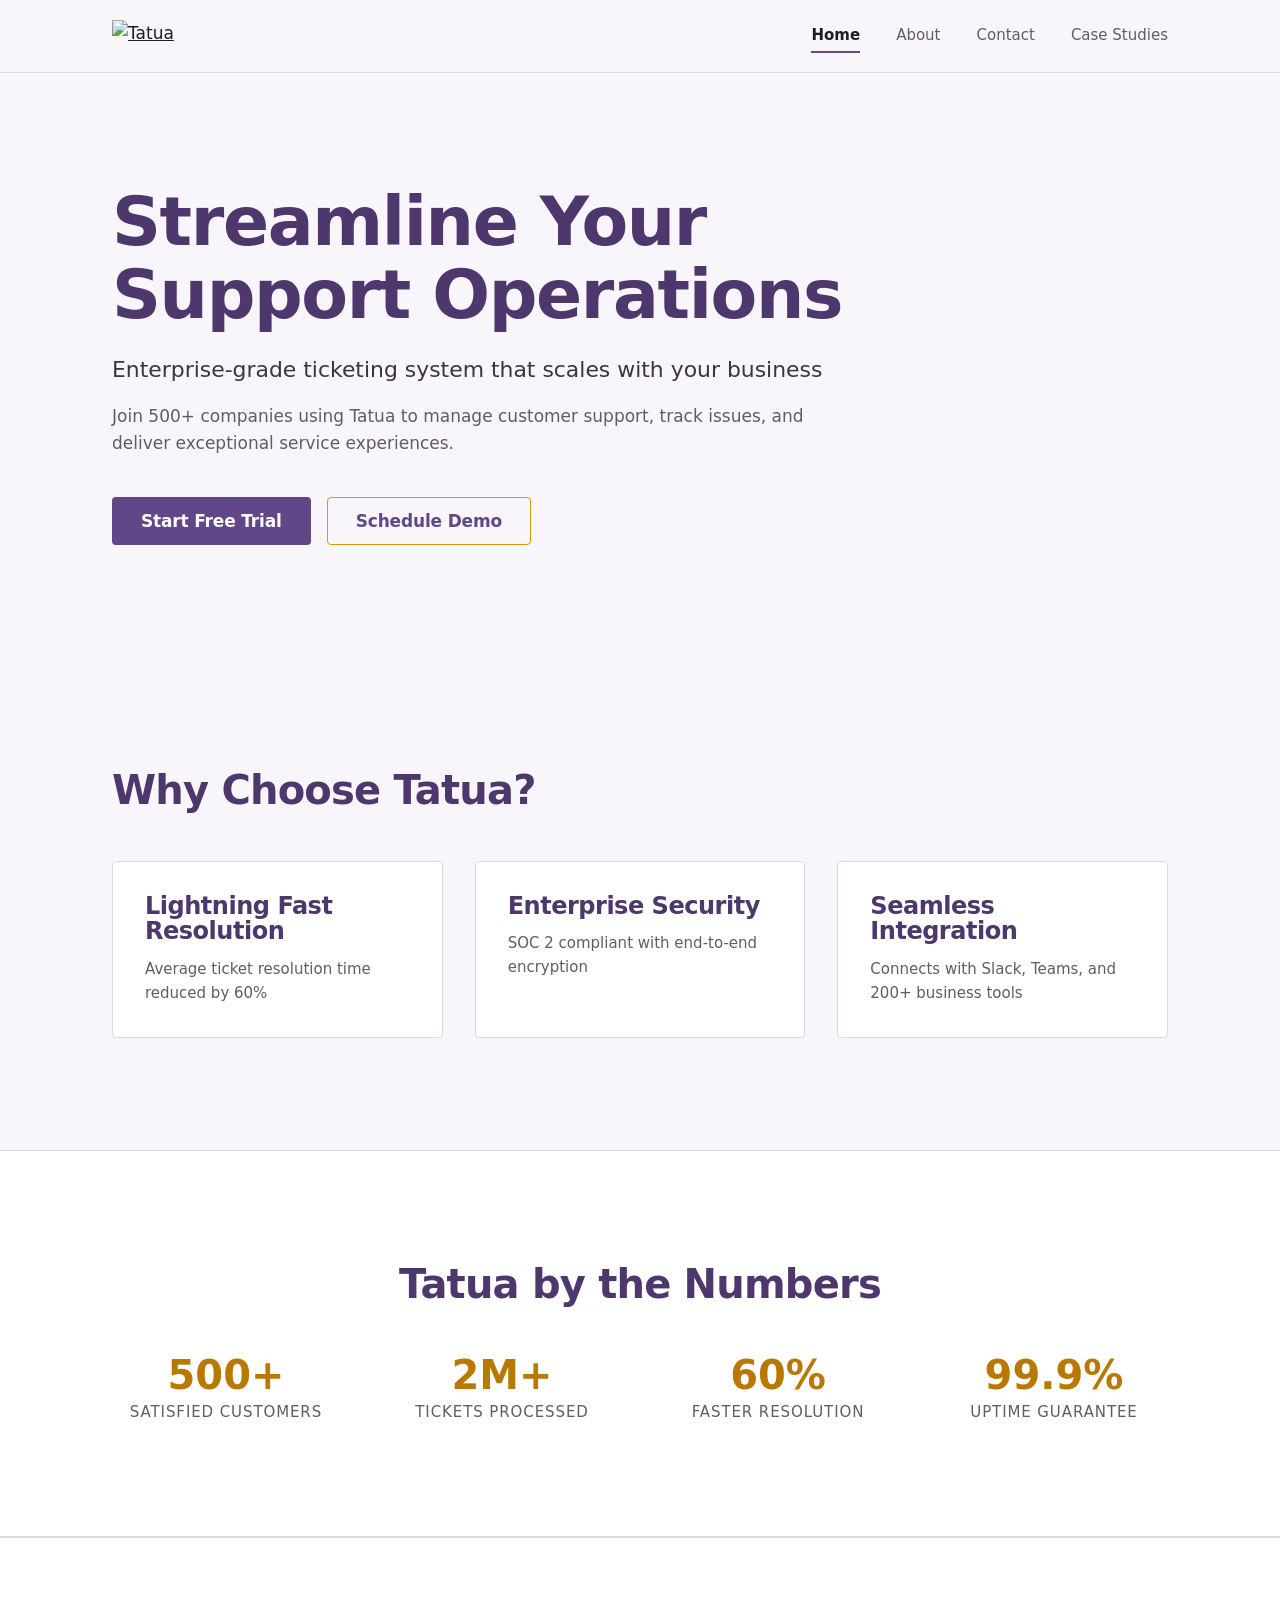
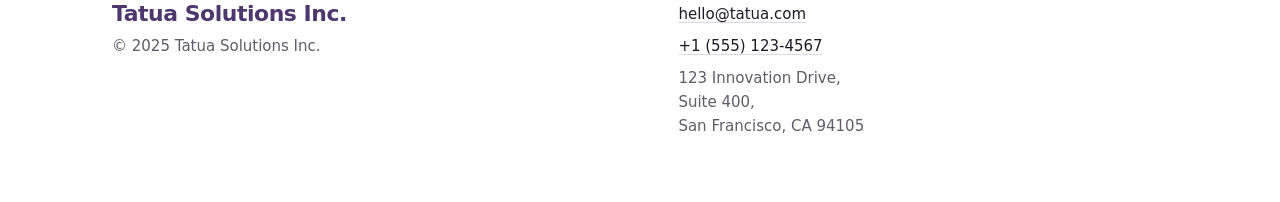
==== index.html @ 163a8407 "chore: implement landing page and base css styling" ====
<!DOCTYPE html>
<html lang="en">
<head>
    <meta charset="UTF-8">
    <title>Tatua - Enterprise Ticketing Solutions</title>
    <meta content="Streamline your support operations with Tatua's enterprise-grade ticketing system. Join 500+ companies delivering exceptional customer experiences."
          name="description">
    <meta content="width=device-width, initial-scale=1.0" name="viewport">
    <link href="assets/tatua-favicon.png" rel="icon" type="image/png">
    <link href="web/styles/index.css" rel="stylesheet">
    <link href="web/styles/layout.css" rel="stylesheet">
    <link href="web/styles/home.css" rel="stylesheet">
</head>
<body>

<a class="skip-link" href="#main">Skip to main content</a>

<header class="site-header">
    <div class="wrap">
        <a aria-label="Tatua home" class="site-header__logo" href="index.html">
            <img alt="Tatua" height="90" src="assets/tatua-logo.png" width="313">
        </a>
        <input aria-label="Toggle navigation menu" class="nav-toggle" id="nav-toggle" type="checkbox">
        <label class="nav-toggle-label" for="nav-toggle"><span></span></label>
        <nav aria-label="Main navigation" class="site-nav">
            <ul class="site-nav__list">
                <li><a aria-current="page" href="index.html">Home</a></li>
                <li><a href="web/pages/about.html">About</a></li>
                <li><a href="web/pages/contact.html">Contact</a></li>
                <li><a href="web/pages/case-studies.html">Case Studies</a></li>
            </ul>
        </nav>
    </div>
</header>

<main id="main">
    <section aria-labelledby="hero-heading" class="section">
        <div class="wrap">
            <h1 id="hero-heading">Streamline Your Support Operations</h1>
            <p class="hero__lede">Enterprise-grade ticketing system that scales with your business</p>
            <p class="hero__body">Join 500+ companies using Tatua to manage customer support, track issues, and deliver
                exceptional service experiences.</p>
            <p class="hero__actions">
                <a class="btn btn--primary" href="web/pages/contact.html">Start Free Trial</a>
                <a class="btn btn--secondary" href="web/pages/contact.html">Schedule Demo</a>
            </p>
        </div>
    </section>

    <section aria-labelledby="services-heading" class="services section">
        <div class="wrap">
            <h2 id="services-heading">Why Choose Tatua?</h2>
            <ul class="services__list">
                <li>
                    <article class="card">
                        <h3>Lightning Fast Resolution</h3>
                        <p>Average ticket resolution time reduced by 60%</p>
                    </article>
                </li>
                <li>
                    <article class="card">
                        <h3>Enterprise Security</h3>
                        <p>SOC 2 compliant with end-to-end encryption</p>
                    </article>
                </li>
                <li>
                    <article class="card">
                        <h3>Seamless Integration</h3>
                        <p>Connects with Slack, Teams, and 200+ business tools</p>
                    </article>
                </li>
            </ul>
        </div>
    </section>

    <section aria-labelledby="stats-heading" class="stats section">
        <div class="wrap">
            <h2 id="stats-heading">Tatua by the Numbers</h2>
            <ul class="stats__list">
                <li>
                    <strong class="stats__value">500+</strong>
                    <span class="stats__label">satisfied customers</span>
                </li>
                <li>
                    <strong class="stats__value">2M+</strong>
                    <span class="stats__label">tickets processed</span>
                </li>
                <li>
                    <strong class="stats__value">60%</strong>
                    <span class="stats__label">faster resolution</span>
                </li>
                <li>
                    <strong class="stats__value">99.9%</strong>
                    <span class="stats__label">uptime guarantee</span>
                </li>
            </ul>
        </div>
    </section>
</main>

<footer class="site-footer">
    <div class="wrap">
        <section aria-labelledby="company-information-heading">
            <h2 id="company-information-heading">Tatua Solutions Inc.</h2>
            <p class="site-footer__legal">&copy; 2025 Tatua Solutions Inc.</p>
        </section>
        <address>
            <p><a href="mailto:hello@tatua.com">hello@tatua.com</a></p>
            <p><a href="tel:+15551234567">+1 (555) 123-4567</a></p>
            <p>
                123 Innovation Drive,<br>
                Suite 400,<br>
                San Francisco, CA 94105
            </p>
        </address>
    </div>
</footer>
</body>
</html>
---- web/styles/index.css ----
:root {
    --purple: #624788;
    --purple-dark: #4d376d;
    --purple-light: #8064a3;

    --gold: #dd9707;
    --gold-dark: #b97800;
    --gold-light: #f2bd45;

    --ink: #211b28;
    --ink-soft: #3c3445;
    --slate: #625b68;

    --paper: #f8f6fa;
    --surface: #ffffff;
    --line: #ddd7e3;

    --accent: var(--purple);
    --accent-dark: var(--purple-dark);
    --accent-light: var(--purple-light);

    --fs-900: clamp(2.5rem, 1.6rem + 4.2vw, 4.25rem);
    --fs-700: clamp(1.75rem, 1.3rem + 2vw, 2.5rem);
    --fs-600: clamp(1.25rem, 1.1rem + 0.7vw, 1.5rem);
    --fs-500: clamp(1.125rem, 1.05rem + 0.4vw, 1.375rem);
    --fs-400: 1.0625rem;
    --fs-300: 0.9375rem;

    --wrap: 72rem;
    --gutter: clamp(1.25rem, 4vw, 3rem);
    --section-y: clamp(3.5rem, 9vw, 7rem);
    --radius: 4px;
}


*,
*::before,
*::after {
    box-sizing: border-box;
}

body,
h1, h2, h3, h4,
p,
ul,
figure {
    margin: 0;
}

ul[class] {
    padding: 0;
    list-style: none;
}

img {
    display: block;
    max-width: 100%;
    height: auto;
}

a {
    color: inherit;
}

html {
    -webkit-text-size-adjust: 100%;
    scroll-behavior: smooth;
}

@media (prefers-reduced-motion: reduce) {
    html {
        scroll-behavior: auto;
    }

    *,
    *::before,
    *::after {
        transition-duration: 0.01ms !important;
        animation-duration: 0.01ms !important;
    }
}

body {
    background: var(--paper);
    color: var(--ink);
    font-family: ui-sans-serif,
    system-ui,
    -apple-system,
    "Segoe UI",
    Roboto,
    Arial,
    sans-serif;
    font-size: var(--fs-400);
    line-height: 1.6;
    font-synthesis-weight: none;
    text-rendering: optimizeLegibility;
}

h1, h2, h3 {
    color: var(--purple-dark);
    line-height: 1.08;
    letter-spacing: -0.02em;
    text-wrap: balance;
}

h1 {
    font-size: var(--fs-900);
    font-weight: 700;
}

h2 {
    font-size: var(--fs-700);
    font-weight: 700;
}

h3 {
    font-size: var(--fs-600);
    font-weight: 600;
}

p {
    max-width: 68ch;
}

strong {
    font-weight: 700;
}

.wrap {
    width: 100%;
    max-width: var(--wrap);
    margin-inline: auto;
    padding-inline: var(--gutter);
}

.section {
    padding-block: var(--section-y);
}

:focus-visible {
    outline: 2px solid var(--gold);
    outline-offset: 3px;
    border-radius: 2px;
}

.skip-link {
    position: absolute;
    top: 0;
    left: var(--gutter);
    z-index: 10;
    padding: 0.75rem 1.25rem;
    background: var(--ink);
    color: var(--paper);
    font-weight: 600;
    text-decoration: none;
    transform: translateY(-120%);
}

.skip-link:focus-visible {
    transform: translateY(0);
}

.btn {
    display: inline-flex;
    align-items: center;
    justify-content: center;
    min-height: 3rem;
    padding-inline: 1.75rem;
    border: 1px solid transparent;
    border-radius: var(--radius);
    font-size: var(--fs-400);
    font-weight: 600;
    letter-spacing: -0.01em;
    text-decoration: none;
    transition: background-color 120ms ease, color 120ms ease, border-color 120ms ease;
}

.btn--primary {
    background: var(--purple);
    color: #ffffff;
}

.btn--primary:hover {
    background: var(--purple-dark);
}

.btn--secondary {
    border-color: var(--gold);
    color: var(--purple);
}

.btn--secondary:hover {
    background: var(--gold);
    color: var(--ink);
}
---- web/styles/layout.css ----
.site-header {
    position: sticky;
    top: 0;
    z-index: 5;
    background: var(--paper);
    border-bottom: 1px solid var(--line);
}

.site-header .wrap {
    display: flex;
    flex-wrap: wrap;
    align-items: center;
    justify-content: space-between;
    gap: 1rem;
    min-height: 4.5rem;
    padding-block: 0.75rem;
}

.site-header__logo img {
    width: auto;
    height: 2rem;
}

.nav-toggle {
    position: absolute;
    width: 1px;
    height: 1px;
    padding: 0;
    margin: -1px;
    overflow: hidden;
    clip: rect(0, 0, 0, 0);
    white-space: nowrap;
    border: 0;
}

.nav-toggle-label {
    display: none;
}

.site-nav ul {
    display: flex;
    flex-wrap: wrap;
    gap: clamp(1rem, 3vw, 2.25rem);
}

.site-nav a {
    display: inline-block;
    padding-block: 0.25rem;
    border-bottom: 2px solid transparent;
    color: var(--slate);
    font-size: var(--fs-300);
    font-weight: 500;
    text-decoration: none;
    transition: color 120ms ease, border-color 120ms ease;
}

.site-nav a:hover {
    color: var(--ink);
    border-bottom-color: var(--line);
}

.site-nav a[aria-current="page"] {
    color: var(--ink);
    font-weight: 600;
    border-bottom-color: var(--accent);
}


.site-footer {
    border-top: 1px solid var(--line);
    background: var(--surface);
    padding-block: clamp(2.5rem, 6vw, 4rem);
}

.site-footer .wrap {
    display: grid;
    gap: 2rem clamp(2rem, 6vw, 5rem);
    grid-template-columns: repeat(auto-fit, minmax(16rem, 1fr));
    align-items: start;
}

.site-footer h2 {
    font-size: var(--fs-500);
    font-weight: 600;
}

.site-footer p {
    color: var(--slate);
    font-size: var(--fs-300);
}

.site-footer__legal {
    margin-top: 0.5rem;
}

.site-footer address {
    font-style: normal;
    display: grid;
    gap: 0.5rem;
}

.site-footer address a {
    color: var(--ink);
    text-decoration-color: var(--line);
    text-underline-offset: 0.2em;
}

.site-footer address a:hover {
    text-decoration-color: var(--accent);
}

@media (max-width: 40rem) {
    .site-header .wrap {
        gap: 0.5rem 1rem;
    }

    .nav-toggle-label {
        display: block;
        position: relative;
        width: 2.75rem;
        height: 2.75rem;
        cursor: pointer;
    }

    .nav-toggle-label::before,
    .nav-toggle-label::after,
    .nav-toggle-label span {
        content: "";
        position: absolute;
        left: 50%;
        width: 1.5rem;
        height: 2px;
        background: var(--ink);
        transform: translateX(-50%);
    }

    .nav-toggle-label::before {
        top: 38%;
    }

    .nav-toggle-label span {
        top: 50%;
        display: block;
    }

    .nav-toggle-label::after {
        top: 62%;
    }

    .nav-toggle:focus-visible ~ .nav-toggle-label {
        outline: 2px solid var(--gold);
        outline-offset: 3px;
        border-radius: 2px;
    }

    .site-nav {
        width: 100%;
        max-height: 0;
        overflow: hidden;
        transition: max-height 200ms ease;
    }

    .nav-toggle:checked ~ .site-nav {
        max-height: 20rem;
    }

    .site-nav__list {
        flex-direction: column;
        gap: 0;
        width: 100%;
        border-top: 1px solid var(--line);
    }

    .site-nav__list li {
        width: 100%;
        border-bottom: 1px solid var(--line);
    }

    .site-nav a {
        display: block;
        width: 100%;
        min-height: 2.75rem;
        padding-block: 0.75rem;
        border-bottom: none;
    }

    .site-nav a[aria-current="page"] {
        border-bottom: none;
        border-left: 3px solid var(--accent);
        padding-left: 0.75rem;
    }

    .site-footer .wrap {
        grid-template-columns: 1fr;
        gap: 2rem;
    }
}
---- web/styles/home.css ----
/*.hero {*/
/*    padding-block: calc(var(--section-y) + 1rem) var(--section-y);*/
/*}*/

.hero {
    min-height: calc(100dvh);
    display: flex;
    align-items: center;
}

.hero__lede {
    margin-top: 1.25rem;
    color: var(--ink-soft);
    font-size: var(--fs-500);
    font-weight: 500;
}

.hero__body {
    margin-top: 1rem;
    color: var(--slate);
}

.hero__actions {
    display: flex;
    flex-wrap: wrap;
    gap: 1rem;
    max-width: none;
    margin-top: 2.5rem;
}

.services__list {
    display: grid;
    grid-template-columns: repeat(auto-fit, minmax(16rem, 1fr));
    gap: clamp(1rem, 3vw, 2rem);
    margin-top: clamp(2rem, 5vw, 3rem);
}

.card {
    height: 100%;
    padding: clamp(1.5rem, 3vw, 2rem);
    background: var(--surface);
    border: 1px solid var(--line);
    border-radius: var(--radius);
}

.card p {
    margin-top: 0.75rem;
    color: var(--slate);
    font-size: var(--fs-300);
}

.stats {
    background: var(--surface);
    border-block: 1px solid var(--line);
    text-align: center;
}

.stats__list {
    display: grid;
    grid-template-columns: repeat(auto-fit, minmax(11rem, 1fr));
    gap: clamp(2rem, 5vw, 3rem);
    margin-top: clamp(2rem, 5vw, 3rem);
}

.stats__list li {
    display: grid;
    gap: 0.35rem;
}

.stats__value {
    color: var(--gold-dark);
    font-size: var(--fs-700);
    line-height: 1;
}

.stats__label {
    color: var(--slate);
    font-size: var(--fs-300);
    letter-spacing: 0.06em;
    text-transform: uppercase;
}
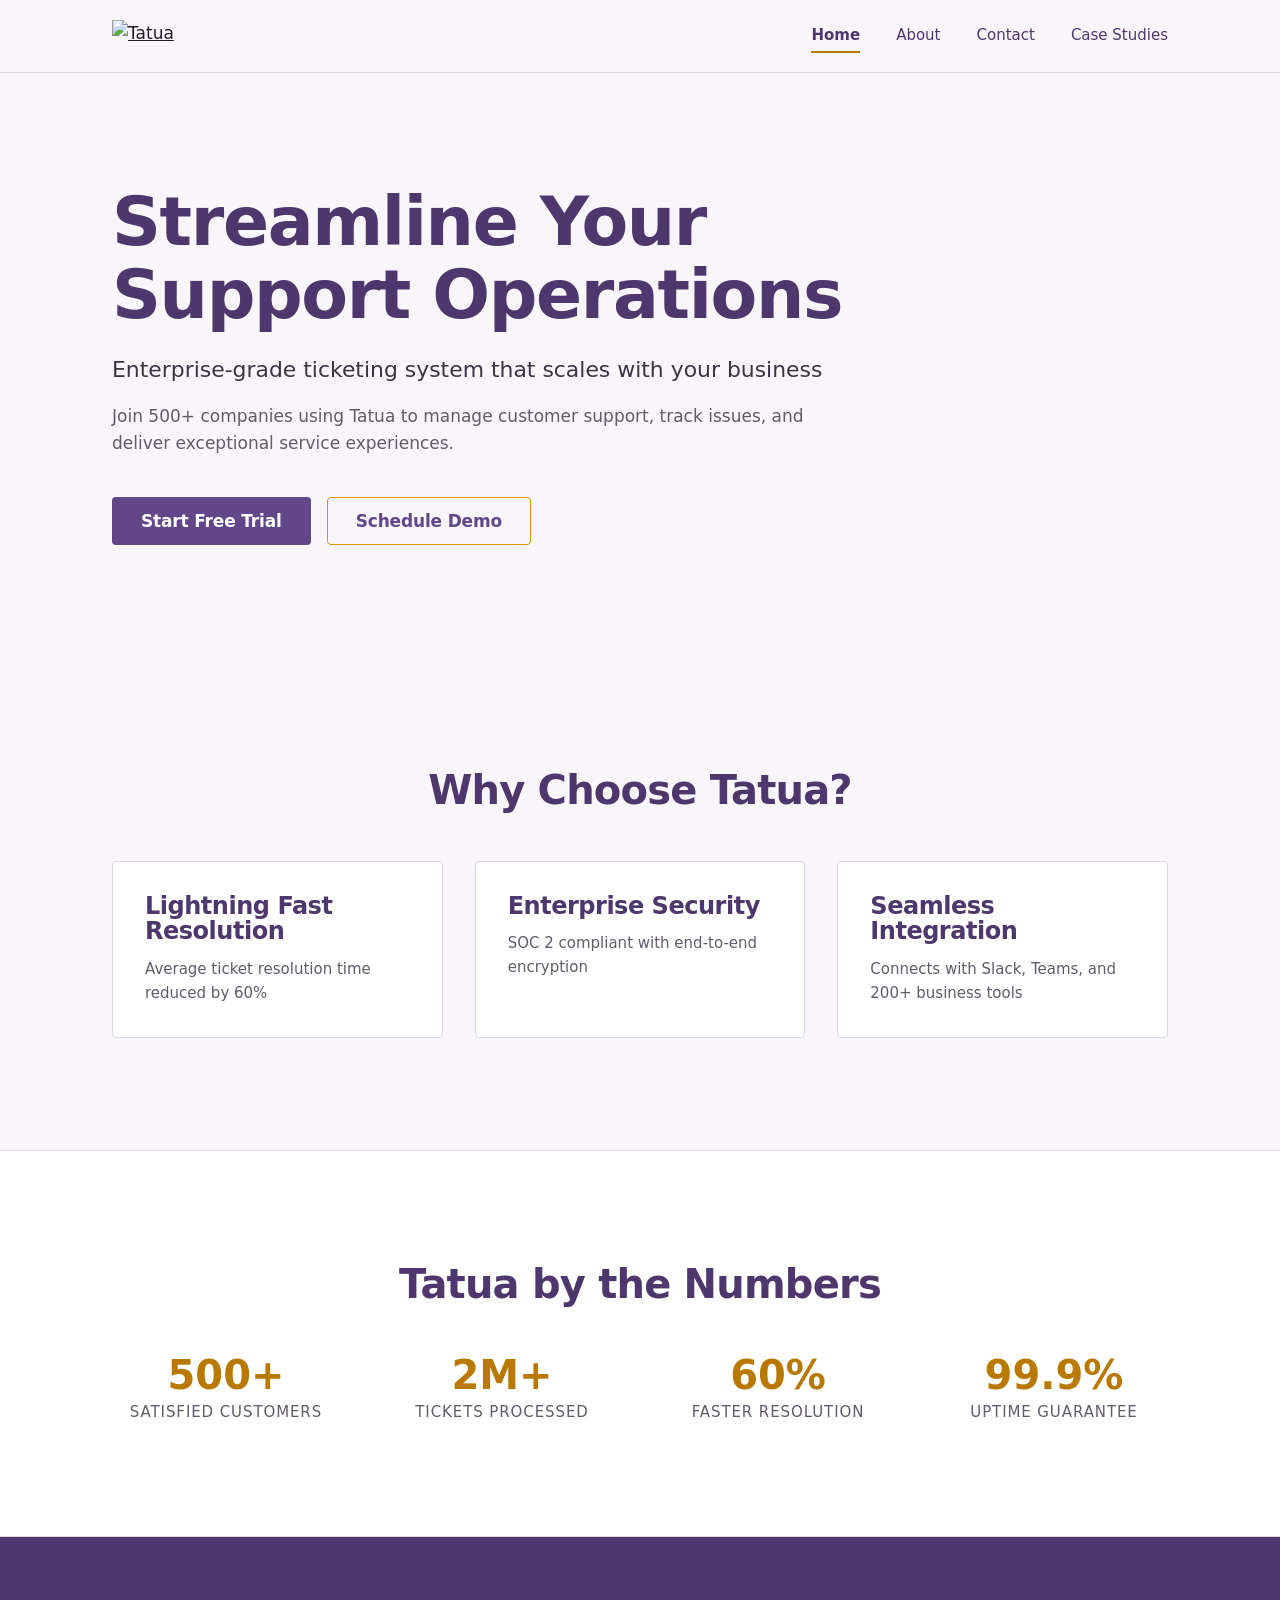
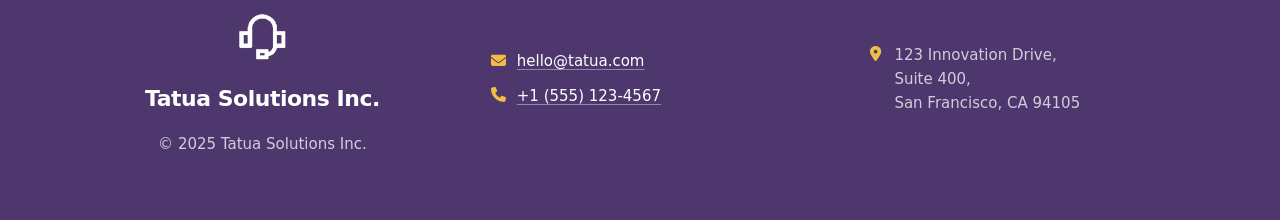
==== commit 3658e2fd: "feat(footer): enhance footer with brand logo, icons, and updated color scheme" ====
--- a/index.html
+++ b/index.html
@@ -7,6 +7,7 @@
           name="description">
     <meta content="width=device-width, initial-scale=1.0" name="viewport">
     <link href="assets/tatua-favicon.png" rel="icon" type="image/png">
+    <link href="https://cdnjs.cloudflare.com/ajax/libs/font-awesome/6.5.2/css/all.min.css" rel="stylesheet">
     <link href="web/styles/index.css" rel="stylesheet">
     <link href="web/styles/layout.css" rel="stylesheet">
     <link href="web/styles/home.css" rel="stylesheet">
@@ -100,17 +101,21 @@
 
 <footer class="site-footer">
     <div class="wrap">
-        <section aria-labelledby="company-information-heading">
+        <section aria-labelledby="company-information-heading" class="site-footer__brand">
+            <span class="site-footer__logo"><img alt="Tatua" height="128" src="assets/tatua-icon-white.png" width="128"></span>
             <h2 id="company-information-heading">Tatua Solutions Inc.</h2>
             <p class="site-footer__legal">&copy; 2025 Tatua Solutions Inc.</p>
         </section>
         <address>
-            <p><a href="mailto:hello@tatua.com">hello@tatua.com</a></p>
-            <p><a href="tel:+15551234567">+1 (555) 123-4567</a></p>
+            <p><i aria-hidden="true" class="fa-solid fa-envelope"></i> <a href="mailto:hello@tatua.com">hello@tatua.com</a></p>
+            <p><i aria-hidden="true" class="fa-solid fa-phone"></i> <a href="tel:+15551234567">+1 (555) 123-4567</a></p>
+        </address>
+        <address>
             <p>
-                123 Innovation Drive,<br>
+                <i aria-hidden="true" class="fa-solid fa-location-dot"></i>
+                <span>123 Innovation Drive,<br>
                 Suite 400,<br>
-                San Francisco, CA 94105
+                San Francisco, CA 94105</span>
             </p>
         </address>
     </div>
--- a/web/styles/index.css
+++ b/web/styles/index.css
@@ -138,6 +138,10 @@
     padding-block: var(--section-y);
 }
 
+.section h2 {
+    text-align: center;
+}
+
 :focus-visible {
     outline: 2px solid var(--gold);
     outline-offset: 3px;
@@ -193,4 +197,15 @@
 .btn--secondary:hover {
     background: var(--gold);
     color: var(--ink);
-}+}
+
+/*@media (prefers-reduced-motion: reduce) {*/
+/*    *,*/
+/*    *::before,*/
+/*    *::after {*/
+/*        scroll-behavior: auto !important;*/
+/*        transition-duration: 0.01ms !important;*/
+/*        animation-duration: 0.01ms !important;*/
+/*        animation-iteration-count: 1 !important;*/
+/*    }*/
+/*}*/
--- a/web/styles/layout.css
+++ b/web/styles/layout.css
@@ -1,3 +1,87 @@
+.page-banner {
+    position: relative;
+    overflow: hidden;
+    background-image: url("https://images.unsplash.com/photo-1522071820081-009f0129c71c?auto=format&fit=crop&w=1600&q=70");
+    background-position: center;
+    background-size: cover;
+    color: #ffffff;
+}
+
+.page-banner::before,
+.page-banner::after {
+    position: absolute;
+    inset: 0;
+    content: "";
+}
+
+.page-banner::before {
+    background: rgba(98, 71, 136, 0.88);
+    clip-path: polygon(0 0, 58% 0, 32% 100%, 0 100%);
+}
+
+.page-banner::after {
+    background: rgba(221, 151, 7, 0.82);
+    clip-path: polygon(100% 0, 100% 100%, 42% 100%, 68% 0);
+}
+
+.page-banner__inner {
+    position: relative;
+    z-index: 1;
+    padding-block: clamp(3rem, 8vw, 5rem);
+    text-align: center;
+}
+
+.page-banner h1 {
+    color: #ffffff;
+}
+
+.page-banner__lede {
+    max-width: 40rem;
+    margin: 1rem auto 0;
+    color: rgba(255, 255, 255, 0.85);
+}
+
+.breadcrumb {
+    margin-top: 1.75rem;
+    font-size: var(--fs-300);
+}
+
+.breadcrumb ol {
+    display: flex;
+    flex-wrap: wrap;
+    justify-content: center;
+    gap: 0.35rem;
+}
+
+.breadcrumb li {
+    display: flex;
+    align-items: center;
+    gap: 0.35rem;
+    color: rgba(255, 255, 255, 0.75);
+}
+
+.breadcrumb a {
+    color: rgba(255, 255, 255, 0.75);
+    text-decoration-color: rgba(255, 255, 255, 0.4);
+    text-underline-offset: 0.2em;
+}
+
+.breadcrumb a:hover {
+    color: #ffffff;
+    text-decoration-color: #ffffff;
+}
+
+.breadcrumb li[aria-current="page"] {
+    color: #ffffff;
+    font-weight: 600;
+}
+
+.breadcrumb li:not(:last-child)::after {
+    content: "\203A";
+    color: var(--gold-light);
+}
+
+
 .site-header {
     position: sticky;
     top: 0;
@@ -47,7 +131,7 @@
     display: inline-block;
     padding-block: 0.25rem;
     border-bottom: 2px solid transparent;
-    color: var(--slate);
+    color: var(--purple-dark);
     font-size: var(--fs-300);
     font-weight: 500;
     text-decoration: none;
@@ -55,37 +139,57 @@
 }
 
 .site-nav a:hover {
-    color: var(--ink);
-    border-bottom-color: var(--line);
+    color: var(--purple-light);
+    border-bottom-color: var(--gold-light);
 }
 
 .site-nav a[aria-current="page"] {
-    color: var(--ink);
+    color: var(--purple-dark);
     font-weight: 600;
-    border-bottom-color: var(--accent);
+    border-bottom-color: var(--gold-dark);
 }
 
 
 .site-footer {
-    border-top: 1px solid var(--line);
-    background: var(--surface);
+    background: var(--purple-dark);
     padding-block: clamp(2.5rem, 6vw, 4rem);
+    color: rgba(255, 255, 255, 0.75);
 }
 
 .site-footer .wrap {
     display: grid;
     gap: 2rem clamp(2rem, 6vw, 5rem);
     grid-template-columns: repeat(auto-fit, minmax(16rem, 1fr));
-    align-items: start;
+    align-items: center;
+}
+
+.site-footer__brand {
+    display: flex;
+    flex-direction: column;
+    align-items: center;
+    gap: 0.85rem;
+    text-align: center;
+}
+
+.site-footer__logo {
+    display: block;
+}
+
+.site-footer__logo img {
+    display: block;
+    width: auto;
+    height: 4.5rem;
+    margin-inline: auto;
 }
 
 .site-footer h2 {
+    color: #ffffff;
     font-size: var(--fs-500);
     font-weight: 600;
 }
 
 .site-footer p {
-    color: var(--slate);
+    color: rgba(255, 255, 255, 0.75);
     font-size: var(--fs-300);
 }
 
@@ -96,17 +200,30 @@
 .site-footer address {
     font-style: normal;
     display: grid;
-    gap: 0.5rem;
+    gap: 0.65rem;
+}
+
+.site-footer address p {
+    display: flex;
+    align-items: flex-start;
+    gap: 0.6rem;
+}
+
+.site-footer address i {
+    width: 1.1rem;
+    margin-top: 0.2rem;
+    color: var(--gold-light);
+    text-align: center;
 }
 
 .site-footer address a {
-    color: var(--ink);
-    text-decoration-color: var(--line);
+    color: #ffffff;
+    text-decoration-color: rgba(255, 255, 255, 0.4);
     text-underline-offset: 0.2em;
 }
 
 .site-footer address a:hover {
-    text-decoration-color: var(--accent);
+    text-decoration-color: var(--gold-light);
 }
 
 @media (max-width: 40rem) {
@@ -186,7 +303,7 @@
 
     .site-nav a[aria-current="page"] {
         border-bottom: none;
-        border-left: 3px solid var(--accent);
+        /*border-left: 3px solid var(--accent);*/
         padding-left: 0.75rem;
     }
 
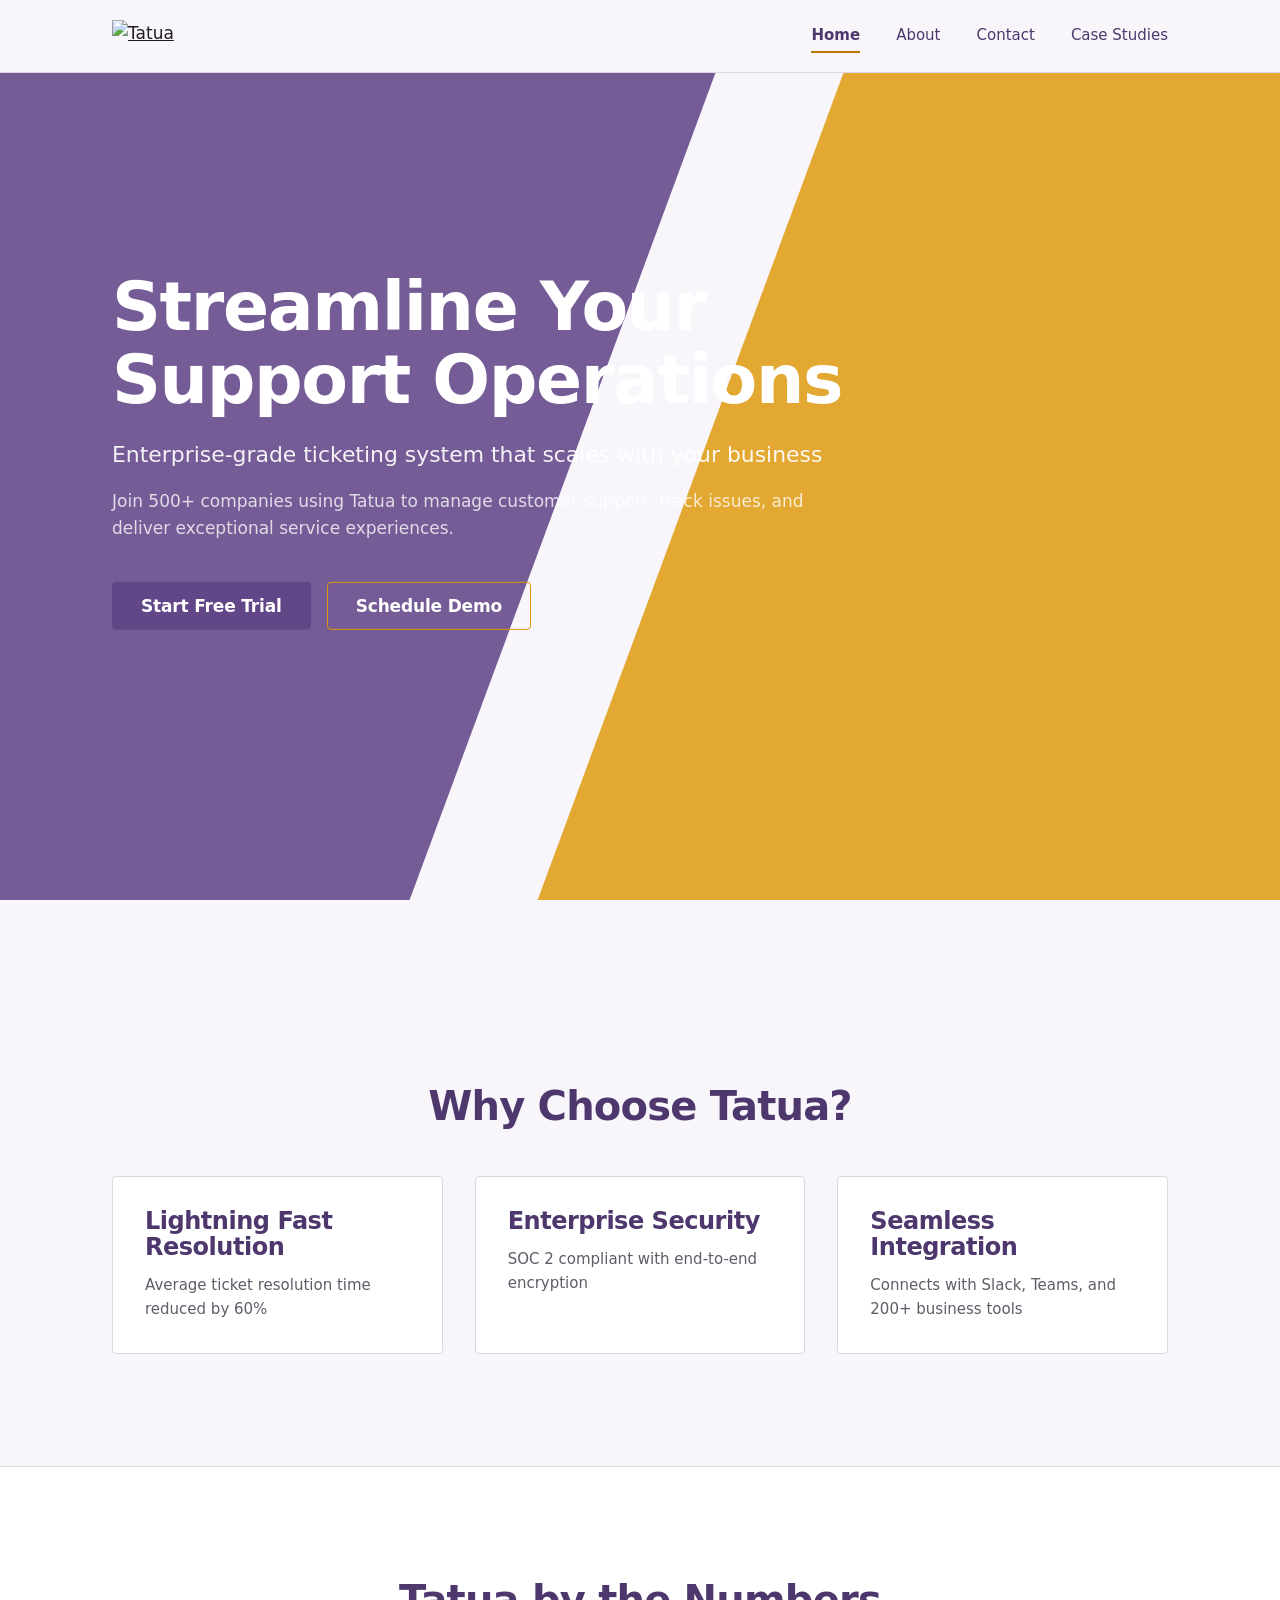
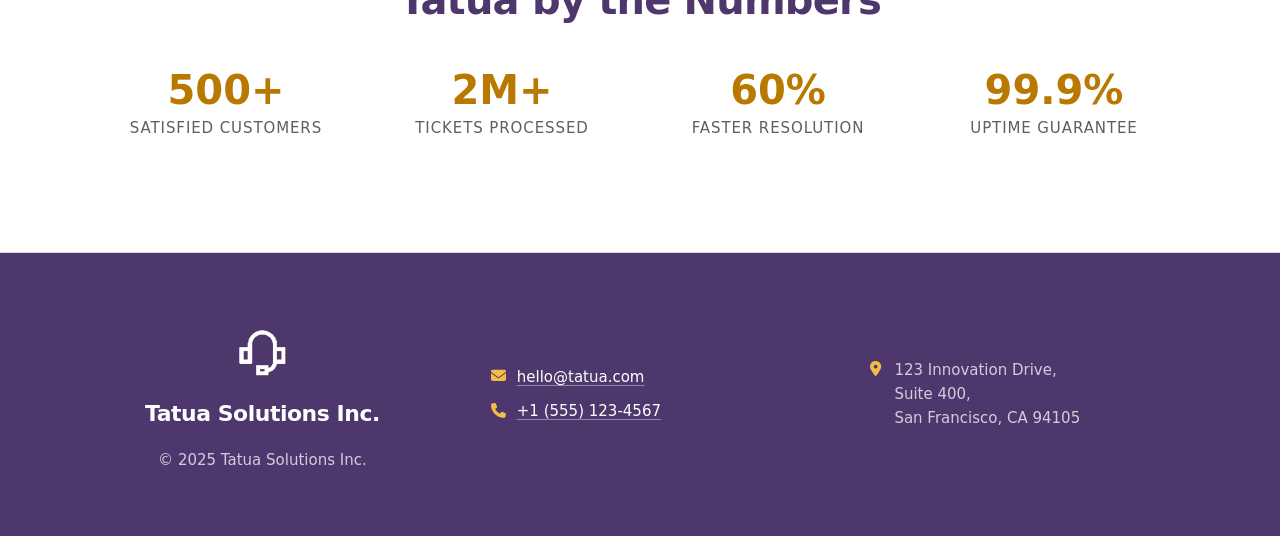
==== commit c57ec1b7: "feat(home): add immersive hero with background overlay and scroll-fade animation" ====
--- a/index.html
+++ b/index.html
@@ -35,7 +35,7 @@
 </header>
 
 <main id="main">
-    <section aria-labelledby="hero-heading" class="section">
+    <section aria-labelledby="hero-heading" class="hero section">
         <div class="wrap">
             <h1 id="hero-heading">Streamline Your Support Operations</h1>
             <p class="hero__lede">Enterprise-grade ticketing system that scales with your business</p>
--- a/web/styles/index.css
+++ b/web/styles/index.css
@@ -165,6 +165,18 @@
     transform: translateY(0);
 }
 
+.sr-only {
+    position: absolute;
+    width: 1px;
+    height: 1px;
+    padding: 0;
+    margin: -1px;
+    overflow: hidden;
+    clip: rect(0, 0, 0, 0);
+    white-space: nowrap;
+    border: 0;
+}
+
 .btn {
     display: inline-flex;
     align-items: center;
--- a/web/styles/layout.css
+++ b/web/styles/layout.css
@@ -151,6 +151,8 @@
 
 
 .site-footer {
+    position: relative;
+    z-index: 1;
     background: var(--purple-dark);
     padding-block: clamp(2.5rem, 6vw, 4rem);
     color: rgba(255, 255, 255, 0.75);
--- a/web/styles/home.css
+++ b/web/styles/home.css
@@ -3,21 +3,86 @@
 /*}*/
 
 .hero {
-    min-height: calc(100dvh);
+    position: relative;
+    min-height: 100dvh;
     display: flex;
     align-items: center;
+    background-image: url("https://images.unsplash.com/photo-1522071820081-009f0129c71c?auto=format&fit=crop&w=1920&q=75");
+    background-position: center;
+    background-size: cover;
+    background-attachment: fixed;
+    color: #ffffff;
+}
+
+.hero::before,
+.hero::after {
+    position: fixed;
+    inset: 0;
+    z-index: 0;
+    content: "";
+}
+
+.hero::before {
+    background: rgba(98, 71, 136, 0.88);
+    clip-path: polygon(0 0, 58% 0, 32% 100%, 0 100%);
+}
+
+.hero::after {
+    background: rgba(221, 151, 7, 0.82);
+    clip-path: polygon(100% 0, 100% 100%, 42% 100%, 68% 0);
+}
+
+.hero .wrap {
+    position: fixed;
+    top: 50%;
+    left: 50%;
+    z-index: 1;
+    width: 100%;
+    max-width: var(--wrap);
+    padding-inline: var(--gutter);
+    transform: translate(-50%, -50%);
+}
+
+@supports (animation-timeline: scroll()) {
+    .hero .wrap {
+        animation: hero-fade linear both;
+        animation-timeline: scroll(root block);
+        animation-range: 0 100vh;
+    }
+
+    @keyframes hero-fade {
+        from {
+            opacity: 1;
+        }
+
+        to {
+            opacity: 0;
+        }
+    }
+}
+
+.hero h1 {
+    color: #ffffff;
 }
 
 .hero__lede {
     margin-top: 1.25rem;
-    color: var(--ink-soft);
+    color: rgba(255, 255, 255, 0.92);
     font-size: var(--fs-500);
     font-weight: 500;
 }
 
 .hero__body {
     margin-top: 1rem;
-    color: var(--slate);
+    color: rgba(255, 255, 255, 0.78);
+}
+
+.hero .btn--secondary {
+    color: #ffffff;
+}
+
+.hero .btn--secondary:hover {
+    color: var(--ink);
 }
 
 .hero__actions {
@@ -26,6 +91,27 @@
     gap: 1rem;
     max-width: none;
     margin-top: 2.5rem;
+}
+
+@media (max-width: 30rem) {
+    .hero__actions {
+        flex-wrap: nowrap;
+        gap: 0.6rem;
+    }
+
+    .hero__actions .btn {
+        flex: 1 1 0;
+        min-height: 2.75rem;
+        padding-inline: 0.75rem;
+        font-size: var(--fs-300);
+        white-space: nowrap;
+    }
+}
+
+.services {
+    position: relative;
+    z-index: 1;
+    background: var(--paper);
 }
 
 .services__list {
@@ -50,6 +136,8 @@
 }
 
 .stats {
+    position: relative;
+    z-index: 1;
     background: var(--surface);
     border-block: 1px solid var(--line);
     text-align: center;
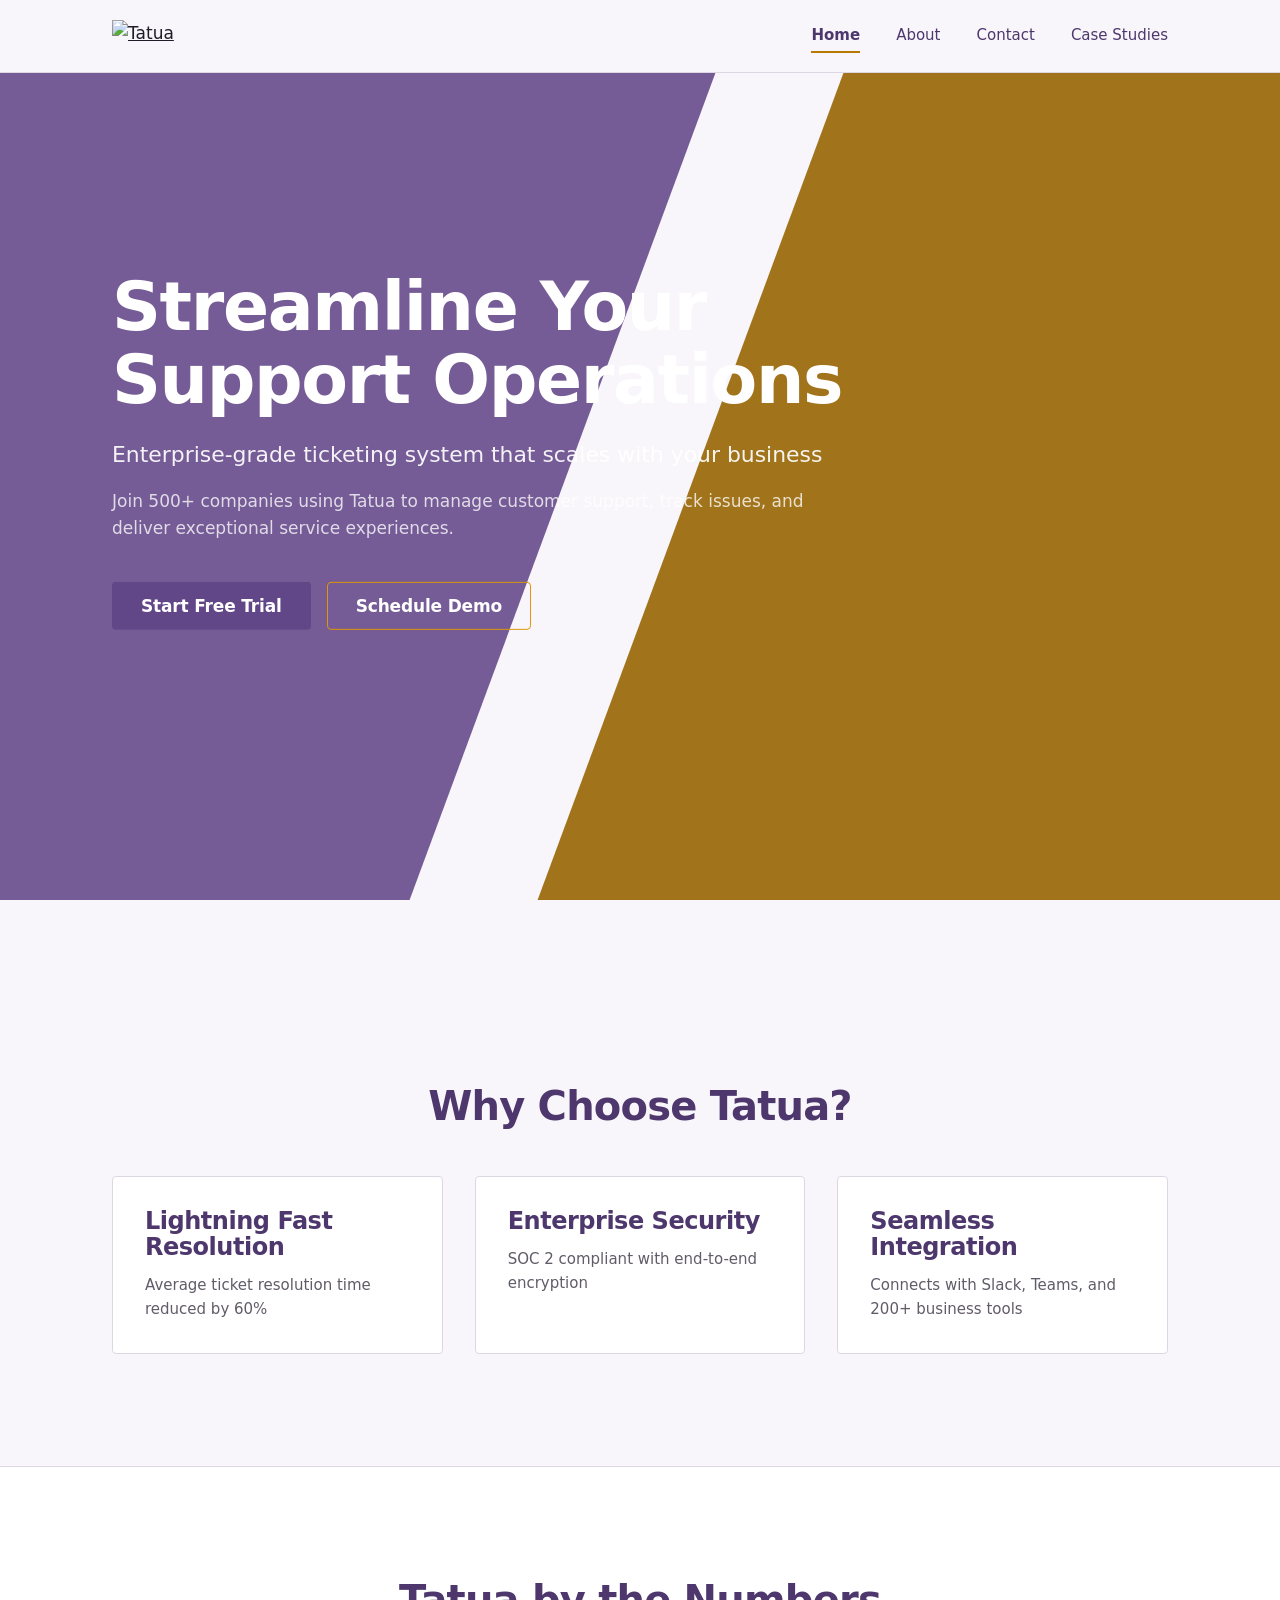
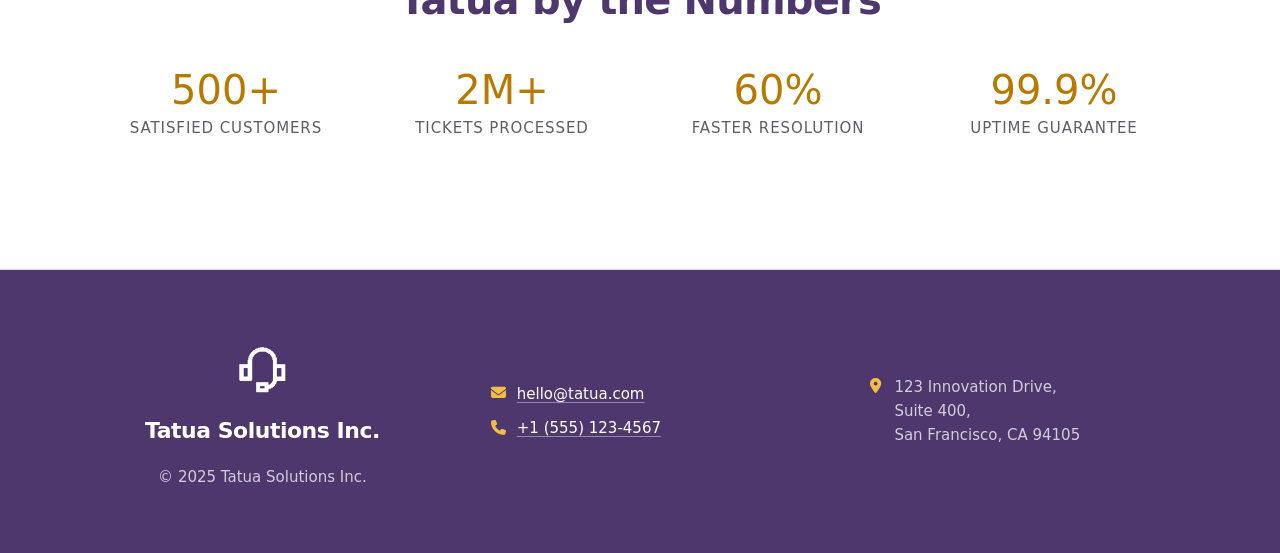
==== commit 196b8204: "chore: clean up" ====
--- a/index.html
+++ b/index.html
@@ -41,10 +41,10 @@
             <p class="hero__lede">Enterprise-grade ticketing system that scales with your business</p>
             <p class="hero__body">Join 500+ companies using Tatua to manage customer support, track issues, and deliver
                 exceptional service experiences.</p>
-            <p class="hero__actions">
+            <div class="hero__actions">
                 <a class="btn btn--primary" href="web/pages/contact.html">Start Free Trial</a>
                 <a class="btn btn--secondary" href="web/pages/contact.html">Schedule Demo</a>
-            </p>
+            </div>
         </div>
     </section>
 
@@ -77,24 +77,24 @@
     <section aria-labelledby="stats-heading" class="stats section">
         <div class="wrap">
             <h2 id="stats-heading">Tatua by the Numbers</h2>
-            <ul class="stats__list">
-                <li>
-                    <strong class="stats__value">500+</strong>
-                    <span class="stats__label">satisfied customers</span>
-                </li>
-                <li>
-                    <strong class="stats__value">2M+</strong>
-                    <span class="stats__label">tickets processed</span>
-                </li>
-                <li>
-                    <strong class="stats__value">60%</strong>
-                    <span class="stats__label">faster resolution</span>
-                </li>
-                <li>
-                    <strong class="stats__value">99.9%</strong>
-                    <span class="stats__label">uptime guarantee</span>
-                </li>
-            </ul>
+            <dl class="stats__list">
+                <div class="stats__item">
+                    <dt class="stats__label">satisfied customers</dt>
+                    <dd class="stats__value">500+</dd>
+                </div>
+                <div class="stats__item">
+                    <dt class="stats__label">tickets processed</dt>
+                    <dd class="stats__value">2M+</dd>
+                </div>
+                <div class="stats__item">
+                    <dt class="stats__label">faster resolution</dt>
+                    <dd class="stats__value">60%</dd>
+                </div>
+                <div class="stats__item">
+                    <dt class="stats__label">uptime guarantee</dt>
+                    <dd class="stats__value">99.9%</dd>
+                </div>
+            </dl>
         </div>
     </section>
 </main>
--- a/web/styles/index.css
+++ b/web/styles/index.css
@@ -7,6 +7,7 @@
     --gold: #dd9707;
     --gold-dark: #b97800;
     --gold-light: #f2bd45;
+    --gold-deep: #976704;
 
     --ink: #211b28;
     --ink-soft: #3c3445;
--- a/web/styles/layout.css
+++ b/web/styles/layout.css
@@ -20,7 +20,7 @@
 }
 
 .page-banner::after {
-    background: rgba(221, 151, 7, 0.82);
+    background: rgba(151, 103, 4, 0.9);
     clip-path: polygon(100% 0, 100% 100%, 42% 100%, 68% 0);
 }
 
--- a/web/styles/home.css
+++ b/web/styles/home.css
@@ -28,7 +28,7 @@
 }
 
 .hero::after {
-    background: rgba(221, 151, 7, 0.82);
+    background: rgba(151, 103, 4, 0.9);
     clip-path: polygon(100% 0, 100% 100%, 42% 100%, 68% 0);
 }
 
@@ -44,19 +44,21 @@
 }
 
 @supports (animation-timeline: scroll()) {
-    .hero .wrap {
-        animation: hero-fade linear both;
-        animation-timeline: scroll(root block);
-        animation-range: 0 100vh;
-    }
-
-    @keyframes hero-fade {
-        from {
-            opacity: 1;
+    @media (prefers-reduced-motion: no-preference) {
+        .hero .wrap {
+            animation: hero-fade linear both;
+            animation-timeline: scroll(root block);
+            animation-range: 0 100vh;
         }
 
-        to {
-            opacity: 0;
+        @keyframes hero-fade {
+            from {
+                opacity: 1;
+            }
+
+            to {
+                opacity: 0;
+            }
         }
     }
 }
@@ -150,18 +152,21 @@
     margin-top: clamp(2rem, 5vw, 3rem);
 }
 
-.stats__list li {
+.stats__item {
     display: grid;
     gap: 0.35rem;
 }
 
 .stats__value {
+    order: 1;
+    margin: 0;
     color: var(--gold-dark);
     font-size: var(--fs-700);
     line-height: 1;
 }
 
 .stats__label {
+    order: 2;
     color: var(--slate);
     font-size: var(--fs-300);
     letter-spacing: 0.06em;
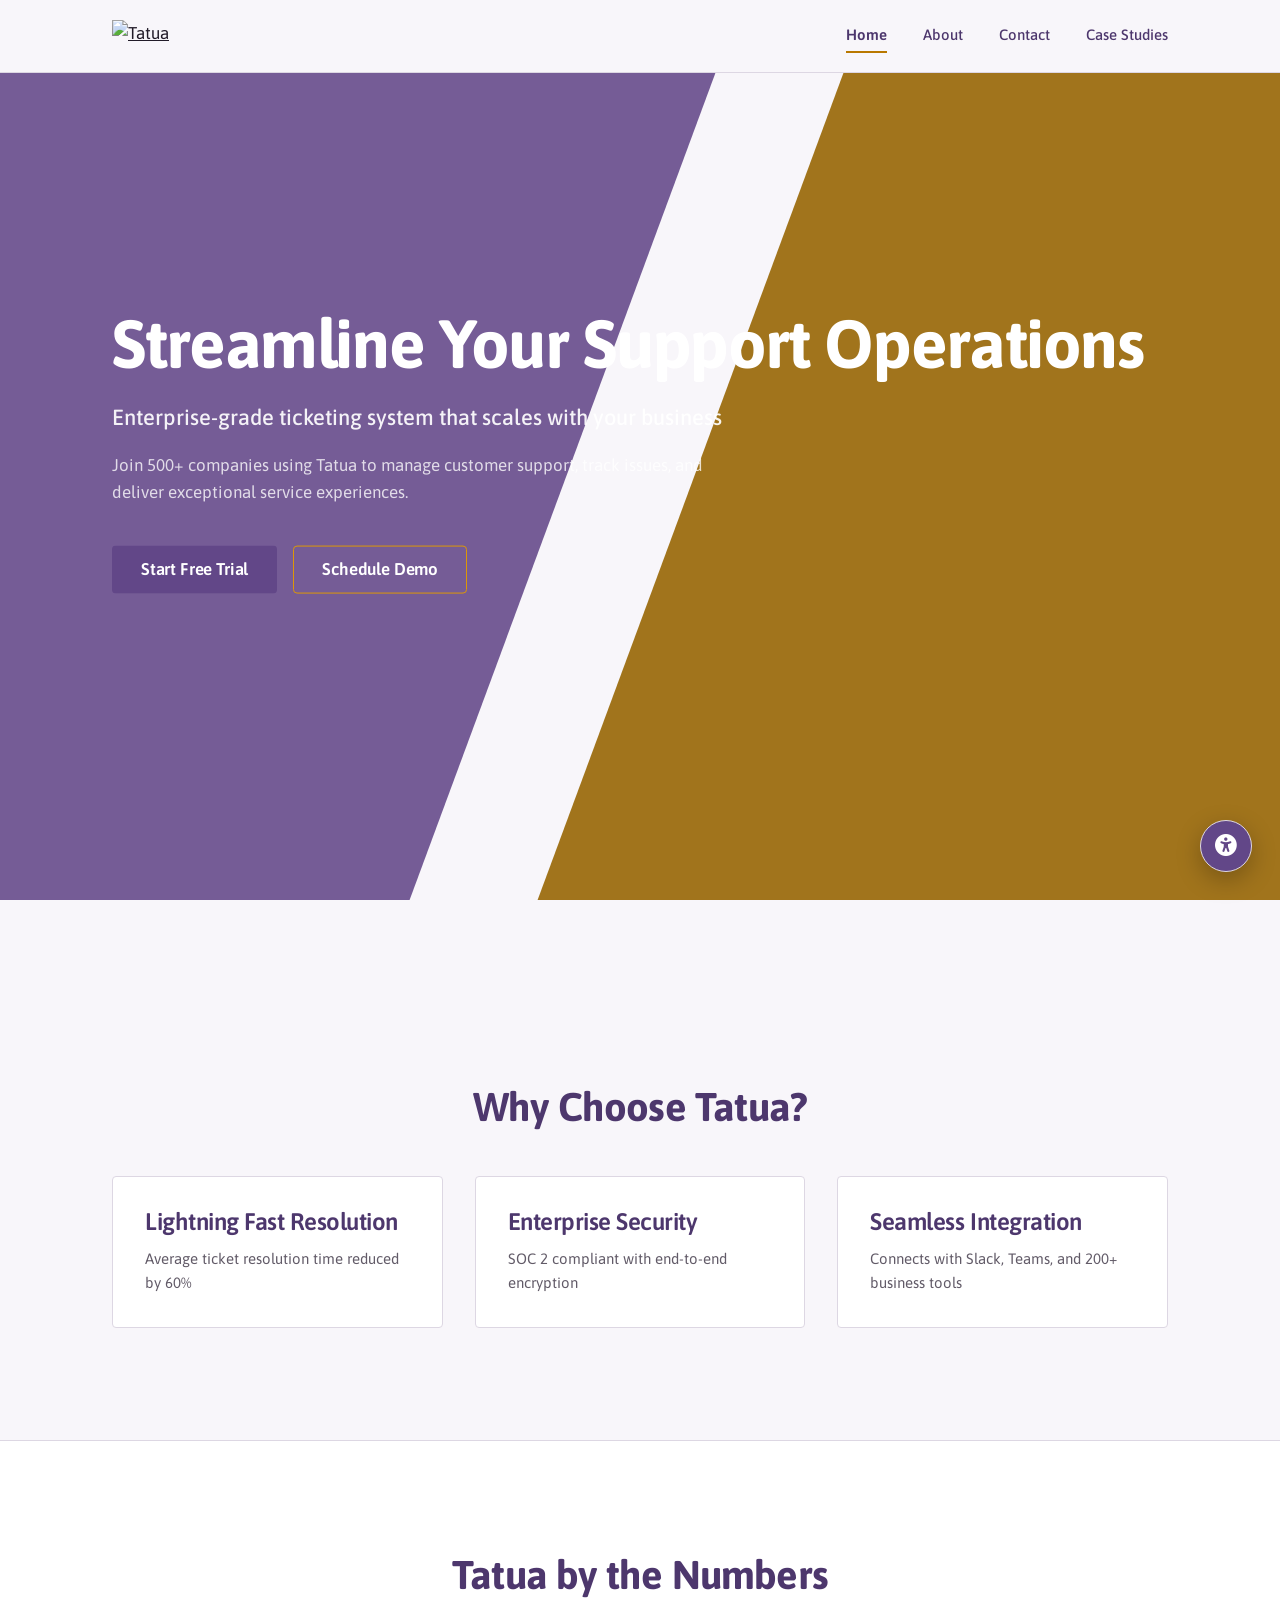
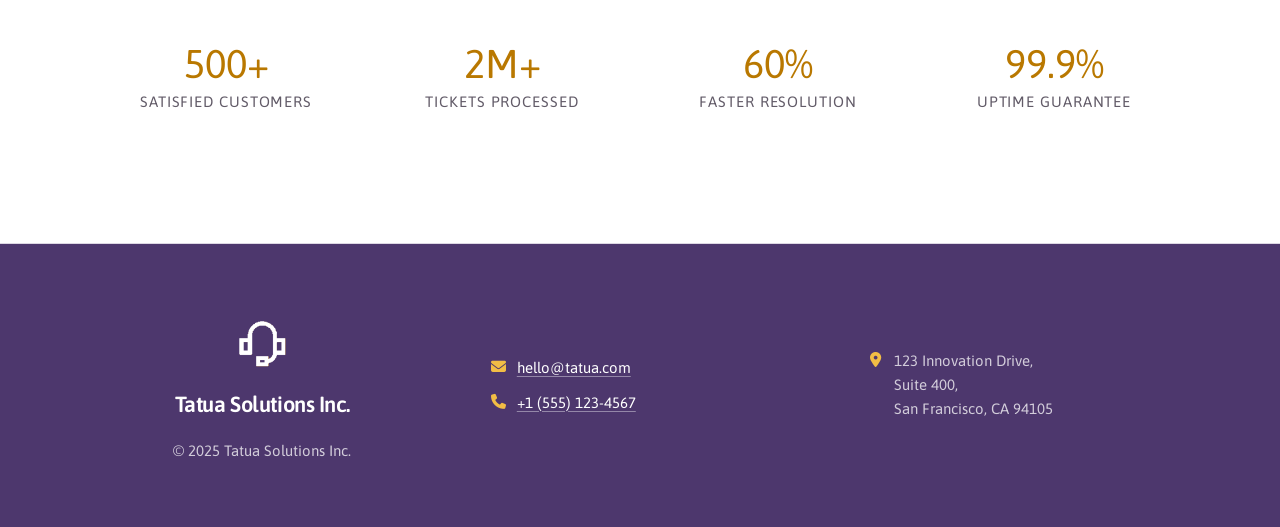
==== commit ee840e70: "feat(a11y): add accessibility support and theme tokens" ====
--- a/index.html
+++ b/index.html
@@ -6,10 +6,17 @@
     <meta content="Streamline your support operations with Tatua's enterprise-grade ticketing system. Join 500+ companies delivering exceptional customer experiences."
           name="description">
     <meta content="width=device-width, initial-scale=1.0" name="viewport">
+    <script src="web/scripts/accessibility.js"></script>
     <link href="assets/tatua-favicon.png" rel="icon" type="image/png">
+    <link href="https://fonts.googleapis.com" rel="preconnect">
+    <link crossorigin href="https://fonts.gstatic.com" rel="preconnect">
+    <link href="https://fonts.googleapis.com/css2?family=Asap:wght@400;500;600;700&family=Lexend+Deca:wght@400;500;600;700&family=Inter:wght@400;500;600;700&display=swap"
+          rel="stylesheet">
     <link href="https://cdnjs.cloudflare.com/ajax/libs/font-awesome/6.5.2/css/all.min.css" rel="stylesheet">
     <link href="web/styles/index.css" rel="stylesheet">
     <link href="web/styles/layout.css" rel="stylesheet">
+    <link href="web/styles/themes.css" rel="stylesheet">
+    <link href="web/styles/accessibility.css" rel="stylesheet">
     <link href="web/styles/home.css" rel="stylesheet">
 </head>
 <body>
@@ -107,7 +114,8 @@
             <p class="site-footer__legal">&copy; 2025 Tatua Solutions Inc.</p>
         </section>
         <address>
-            <p><i aria-hidden="true" class="fa-solid fa-envelope"></i> <a href="mailto:hello@tatua.com">hello@tatua.com</a></p>
+            <p><i aria-hidden="true" class="fa-solid fa-envelope"></i> <a
+                    href="mailto:hello@tatua.com">hello@tatua.com</a></p>
             <p><i aria-hidden="true" class="fa-solid fa-phone"></i> <a href="tel:+15551234567">+1 (555) 123-4567</a></p>
         </address>
         <address>
--- a/web/styles/index.css
+++ b/web/styles/index.css
@@ -32,6 +32,15 @@
     --gutter: clamp(1.25rem, 4vw, 3rem);
     --section-y: clamp(3.5rem, 9vw, 7rem);
     --radius: 4px;
+
+    --font-family-base: "Asap", ui-sans-serif, system-ui, -apple-system, "Segoe UI", Roboto, Arial, sans-serif;
+
+    --heading: var(--purple-dark);
+    --on-accent: #211b28;
+
+    --hero-accent-rgb: 98, 71, 136;
+    --hero-accent-2-rgb: 151, 103, 4;
+    --hero-heading: #ffffff;
 }
 
 
@@ -85,13 +94,7 @@
 body {
     background: var(--paper);
     color: var(--ink);
-    font-family: ui-sans-serif,
-    system-ui,
-    -apple-system,
-    "Segoe UI",
-    Roboto,
-    Arial,
-    sans-serif;
+    font-family: var(--font-family-base);
     font-size: var(--fs-400);
     line-height: 1.6;
     font-synthesis-weight: none;
@@ -99,7 +102,7 @@
 }
 
 h1, h2, h3 {
-    color: var(--purple-dark);
+    color: var(--heading);
     line-height: 1.08;
     letter-spacing: -0.02em;
     text-wrap: balance;
@@ -204,12 +207,12 @@
 
 .btn--secondary {
     border-color: var(--gold);
-    color: var(--purple);
+    color: var(--heading);
 }
 
 .btn--secondary:hover {
     background: var(--gold);
-    color: var(--ink);
+    color: var(--on-accent);
 }
 
 /*@media (prefers-reduced-motion: reduce) {*/
--- a/web/styles/layout.css
+++ b/web/styles/layout.css
@@ -15,12 +15,12 @@
 }
 
 .page-banner::before {
-    background: rgba(98, 71, 136, 0.88);
+    background: rgba(var(--hero-accent-rgb), 0.88);
     clip-path: polygon(0 0, 58% 0, 32% 100%, 0 100%);
 }
 
 .page-banner::after {
-    background: rgba(151, 103, 4, 0.9);
+    background: rgba(var(--hero-accent-2-rgb), 0.9);
     clip-path: polygon(100% 0, 100% 100%, 42% 100%, 68% 0);
 }
 
@@ -32,7 +32,7 @@
 }
 
 .page-banner h1 {
-    color: #ffffff;
+    color: var(--hero-heading);
 }
 
 .page-banner__lede {
@@ -131,7 +131,7 @@
     display: inline-block;
     padding-block: 0.25rem;
     border-bottom: 2px solid transparent;
-    color: var(--purple-dark);
+    color: var(--heading);
     font-size: var(--fs-300);
     font-weight: 500;
     text-decoration: none;
@@ -144,7 +144,7 @@
 }
 
 .site-nav a[aria-current="page"] {
-    color: var(--purple-dark);
+    color: var(--heading);
     font-weight: 600;
     border-bottom-color: var(--gold-dark);
 }
--- a/web/styles/themes.css
+++ b/web/styles/themes.css
@@ -0,0 +1,32 @@
+:root[data-theme="dark"] {
+    --ink: #f1eef8;
+    --ink-soft: #d8d0e6;
+    --slate: #b6acc4;
+
+    --paper: #17121d;
+    --surface: #221b2a;
+    --line: #3a3145;
+
+    --heading: #d8c4f0;
+
+    --hero-accent-rgb: 44, 33, 54;
+    --hero-accent-2-rgb: 92, 61, 5;
+    --hero-heading: #f1e4ff;
+}
+
+:root[data-theme="contrast"] {
+    --ink: #ffffff;
+    --ink-soft: #ffffff;
+    --slate: #f2f2f2;
+
+    --paper: #000000;
+    --surface: #0d0d0d;
+    --line: #8a8a8a;
+
+    --heading: #ffe066;
+    --gold-dark: #ffcf40;
+
+    --hero-accent-rgb: 10, 10, 10;
+    --hero-accent-2-rgb: 35, 35, 35;
+    --hero-heading: #ffe066;
+}
--- a/web/styles/accessibility.css
+++ b/web/styles/accessibility.css
@@ -0,0 +1,181 @@
+.a11y-widget {
+    position: fixed;
+    right: clamp(1rem, 3vw, 1.75rem);
+    bottom: clamp(1rem, 3vw, 1.75rem);
+    z-index: 999999;
+}
+
+.a11y-toggle {
+    display: flex;
+    align-items: center;
+    justify-content: center;
+    width: 3.25rem;
+    height: 3.25rem;
+    border: 1px solid var(--line);
+    border-radius: 50%;
+    background: var(--purple);
+    color: #ffffff;
+    font-size: 1.35rem;
+    cursor: pointer;
+    box-shadow: 0 0.5rem 1.5rem rgba(0, 0, 0, 0.25);
+    transition: background-color 120ms ease, transform 120ms ease;
+}
+
+.a11y-toggle:hover {
+    background: var(--purple-dark);
+}
+
+.a11y-toggle[aria-expanded="true"] {
+    background: var(--purple-dark);
+}
+
+.a11y-panel {
+    position: absolute;
+    right: 0;
+    bottom: calc(100% + 0.75rem);
+    width: min(20rem, calc(100vw - 2rem));
+    max-height: min(32rem, 75vh);
+    overflow-y: auto;
+    padding: 1.25rem;
+    border: 1px solid var(--line);
+    border-radius: var(--radius);
+    background: var(--surface);
+    color: var(--ink);
+    box-shadow: 0 1rem 3rem rgba(0, 0, 0, 0.3);
+}
+
+.a11y-panel__header {
+    display: flex;
+    align-items: center;
+    justify-content: space-between;
+    gap: 1rem;
+    margin-bottom: 1rem;
+}
+
+.a11y-panel__title {
+    margin: 0;
+    color: var(--heading);
+    font-size: var(--fs-500);
+    font-weight: 700;
+}
+
+.a11y-panel__close {
+    display: flex;
+    align-items: center;
+    justify-content: center;
+    width: 2rem;
+    height: 2rem;
+    border: 1px solid transparent;
+    border-radius: var(--radius);
+    background: transparent;
+    color: var(--ink);
+    font-size: 1rem;
+    cursor: pointer;
+}
+
+.a11y-panel__close:hover {
+    border-color: var(--line);
+}
+
+.a11y-field {
+    margin: 0 0 1.25rem;
+    border: 0;
+    padding: 0;
+}
+
+.a11y-field + .a11y-field {
+    padding-top: 1.25rem;
+    border-top: 1px solid var(--line);
+}
+
+.a11y-field legend,
+.a11y-field__label {
+    display: block;
+    margin-bottom: 0.6rem;
+    color: var(--ink);
+    font-size: var(--fs-300);
+    font-weight: 600;
+}
+
+.a11y-field__row {
+    display: flex;
+    align-items: center;
+    gap: 0.75rem;
+}
+
+.a11y-field__row input[type="range"] {
+    flex: 1 1 auto;
+    accent-color: var(--purple);
+}
+
+.a11y-field__value {
+    min-width: 3.25rem;
+    color: var(--slate);
+    font-size: var(--fs-300);
+    text-align: right;
+    font-variant-numeric: tabular-nums;
+}
+
+.a11y-options {
+    display: grid;
+    grid-template-columns: repeat(3, 1fr);
+    gap: 0.5rem;
+}
+
+.a11y-options input[type="radio"] {
+    position: absolute;
+    width: 1px;
+    height: 1px;
+    padding: 0;
+    margin: -1px;
+    overflow: hidden;
+    clip: rect(0, 0, 0, 0);
+    white-space: nowrap;
+    border: 0;
+}
+
+.a11y-options label {
+    display: flex;
+    align-items: center;
+    justify-content: center;
+    min-height: 2.5rem;
+    padding: 0.4rem 0.5rem;
+    border: 1px solid var(--line);
+    border-radius: var(--radius);
+    color: var(--ink);
+    font-size: var(--fs-300);
+    font-weight: 500;
+    text-align: center;
+    line-height: 1.2;
+    cursor: pointer;
+    transition: background-color 120ms ease, color 120ms ease, border-color 120ms ease;
+}
+
+.a11y-options input[type="radio"]:checked + label {
+    border-color: var(--purple);
+    background: var(--purple);
+    color: #ffffff;
+}
+
+.a11y-options input[type="radio"]:focus-visible + label {
+    outline: 2px solid var(--gold);
+    outline-offset: 2px;
+}
+
+.a11y-reset {
+    width: 100%;
+    padding: 0.6rem 1rem;
+    border: 1px solid var(--line);
+    border-radius: var(--radius);
+    background: transparent;
+    color: var(--ink);
+    font: inherit;
+    font-size: var(--fs-300);
+    font-weight: 600;
+    cursor: pointer;
+}
+
+.a11y-reset:hover {
+    border-color: var(--gold);
+    color: var(--heading);
+}
--- a/web/styles/home.css
+++ b/web/styles/home.css
@@ -23,12 +23,12 @@
 }
 
 .hero::before {
-    background: rgba(98, 71, 136, 0.88);
+    background: rgba(var(--hero-accent-rgb), 0.88);
     clip-path: polygon(0 0, 58% 0, 32% 100%, 0 100%);
 }
 
 .hero::after {
-    background: rgba(151, 103, 4, 0.9);
+    background: rgba(var(--hero-accent-2-rgb), 0.9);
     clip-path: polygon(100% 0, 100% 100%, 42% 100%, 68% 0);
 }
 
@@ -64,7 +64,7 @@
 }
 
 .hero h1 {
-    color: #ffffff;
+    color: var(--hero-heading);
 }
 
 .hero__lede {
@@ -84,7 +84,7 @@
 }
 
 .hero .btn--secondary:hover {
-    color: var(--ink);
+    color: var(--on-accent);
 }
 
 .hero__actions {
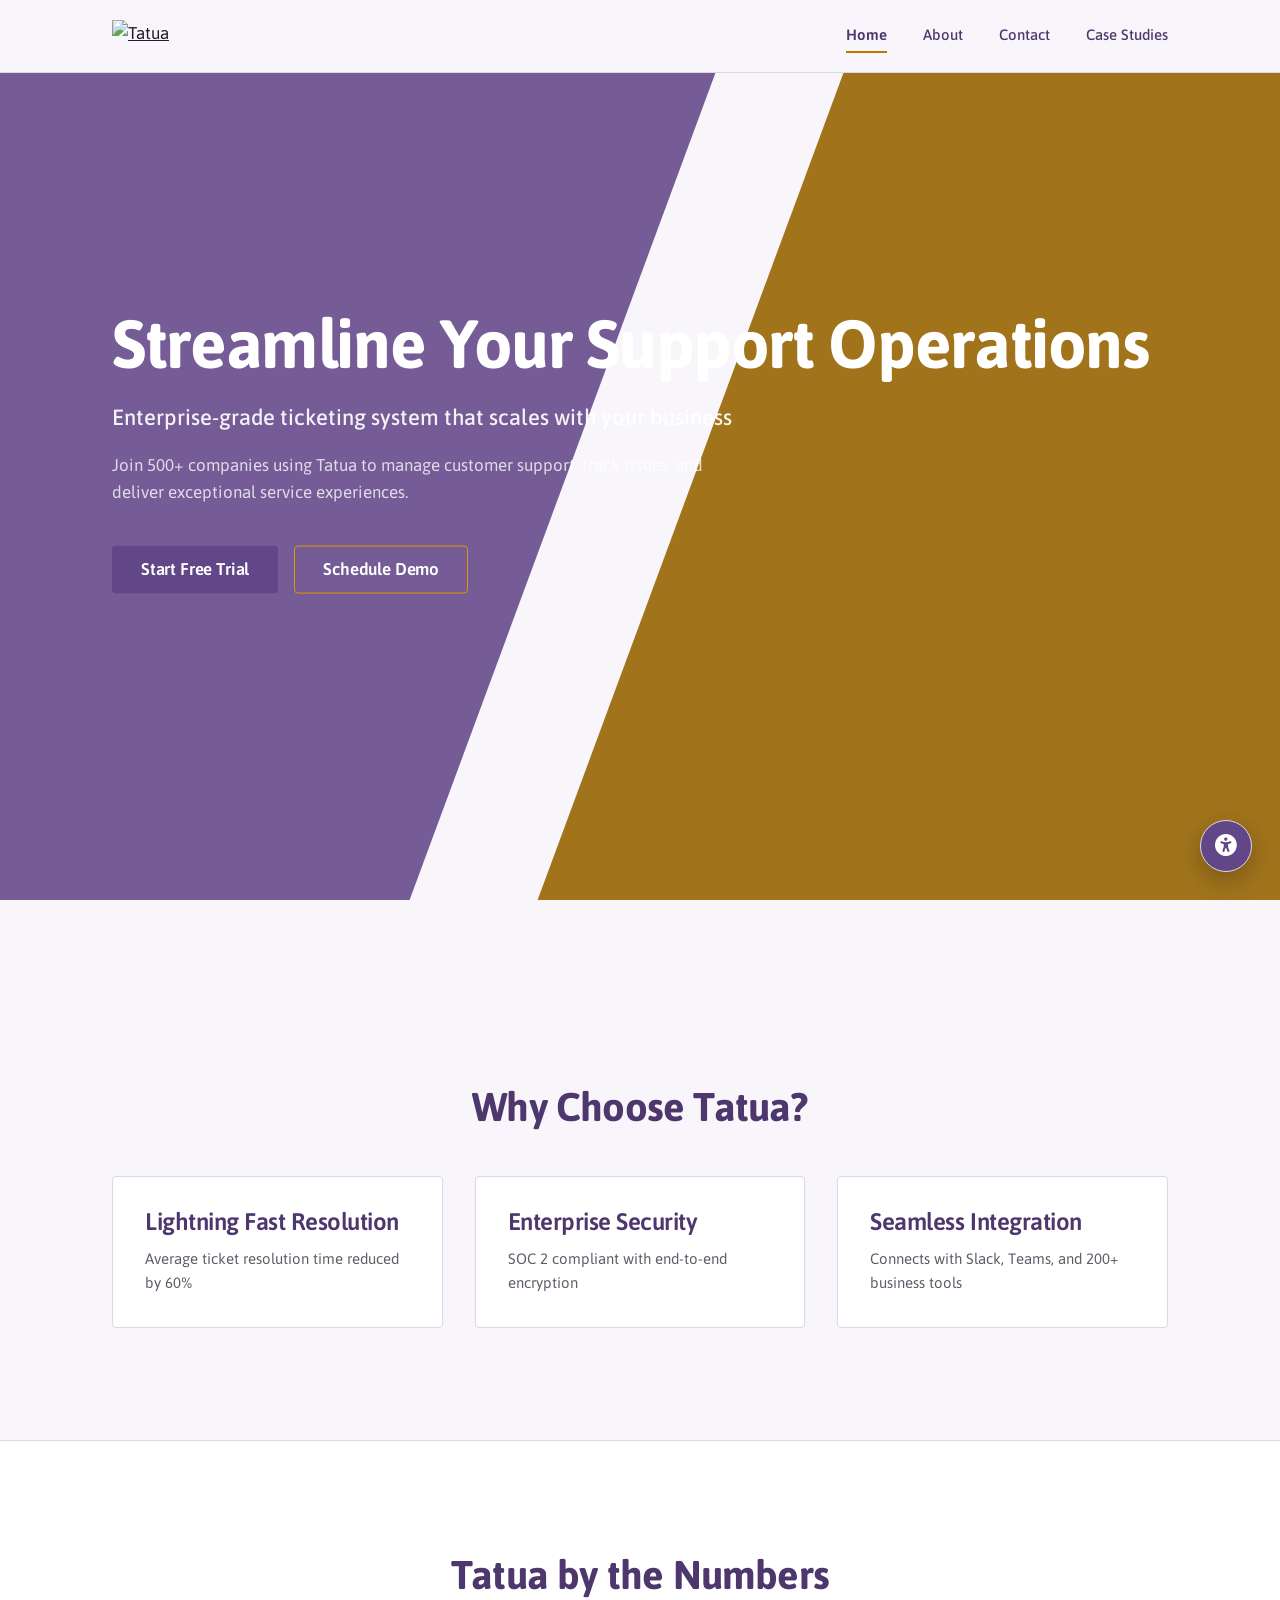
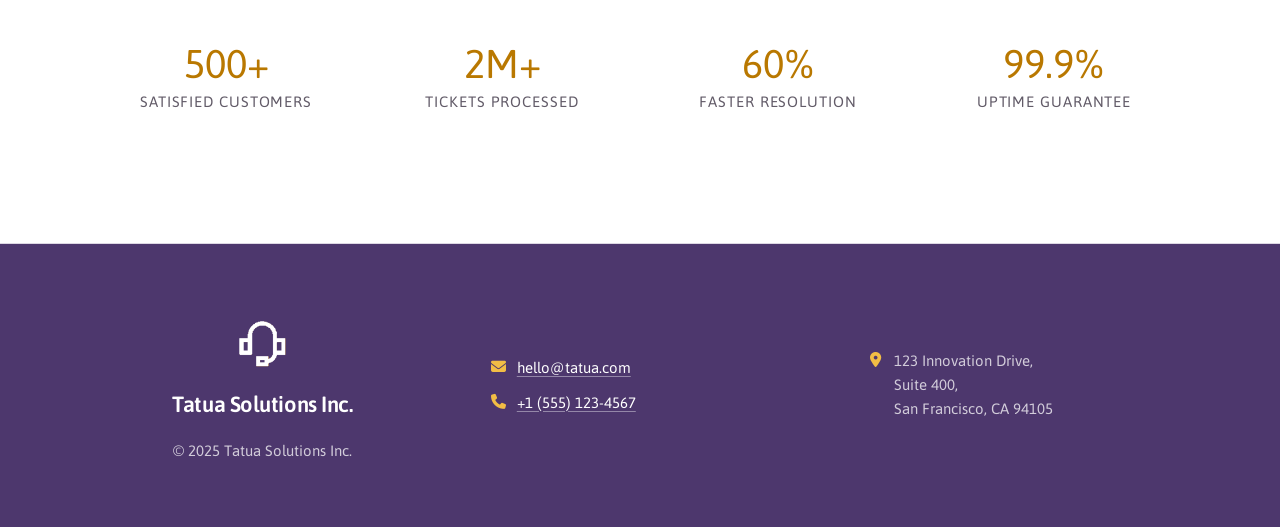
==== commit 9d761998: "perf(fonts): self-host fonts and preload Asap" ====
--- a/index.html
+++ b/index.html
@@ -6,12 +6,30 @@
     <meta content="Streamline your support operations with Tatua's enterprise-grade ticketing system. Join 500+ companies delivering exceptional customer experiences."
           name="description">
     <meta content="width=device-width, initial-scale=1.0" name="viewport">
+    <meta content="website" property="og:type">
+    <meta content="Tatua - Enterprise Ticketing Solutions" property="og:title">
+    <meta content="Streamline your support operations with Tatua's enterprise-grade ticketing system. Join 500+ companies delivering exceptional customer experiences."
+          property="og:description">
+    <meta content="https://tatua.fhcl.co.ke/" property="og:url">
+    <meta content="https://tatua.fhcl.co.ke/assets/og.png" property="og:image">
+    <meta content="Tatua Enterprises" property="og:image:alt">
+    <meta content="summary_large_image" name="twitter:card">
+    <meta content="Tatua - Enterprise Ticketing Solutions" name="twitter:title">
+    <meta content="Streamline your support operations with Tatua's enterprise-grade ticketing system. Join 500+ companies delivering exceptional customer experiences."
+          name="twitter:description">
+    <meta content="https://tatua.fhcl.co.ke/" name="twitter:url">
+    <meta content="https://tatua.fhcl.co.ke/assets/og.png" name="twitter:image:src">
+    <meta content="Tatua Enterprises" name="twitter:image:alt">
     <script src="web/scripts/accessibility.js"></script>
     <link href="assets/tatua-favicon.png" rel="icon" type="image/png">
-    <link href="https://fonts.googleapis.com" rel="preconnect">
-    <link crossorigin href="https://fonts.gstatic.com" rel="preconnect">
-    <link href="https://fonts.googleapis.com/css2?family=Asap:wght@400;500;600;700&family=Lexend+Deca:wght@400;500;600;700&family=Inter:wght@400;500;600;700&display=swap"
-          rel="stylesheet">
+
+    <link rel="preload" href="assets/fonts/asap/Asap-Regular.woff2" as="font" type="font/woff2" crossorigin>
+    <link rel="preload" href="assets/fonts/asap/Asap-Bold.woff2" as="font" type="font/woff2" crossorigin>
+
+<!--    <link href="https://fonts.googleapis.com" rel="preconnect">-->
+<!--    <link crossorigin href="https://fonts.gstatic.com" rel="preconnect">-->
+<!--    <link href="https://fonts.googleapis.com/css2?family=Asap:wght@400;500;600;700&family=Lexend+Deca:wght@400;500;600;700&family=Inter:wght@400;500;600;700&display=swap"-->
+<!--          rel="stylesheet">-->
     <link href="https://cdnjs.cloudflare.com/ajax/libs/font-awesome/6.5.2/css/all.min.css" rel="stylesheet">
     <link href="web/styles/index.css" rel="stylesheet">
     <link href="web/styles/layout.css" rel="stylesheet">
--- a/web/styles/index.css
+++ b/web/styles/index.css
@@ -1,3 +1,27 @@
+/* Asap */
+@font-face { font-family: "Asap"; src: url("../../assets/fonts/asap/Asap-Regular.woff2") format("woff2"); font-weight: 400; font-style: normal; font-display: swap; }
+@font-face { font-family: "Asap"; src: url("../../assets/fonts/asap/Asap-Italic.woff2") format("woff2"); font-weight: 400; font-style: italic; font-display: swap; }
+@font-face { font-family: "Asap"; src: url("../../assets/fonts/asap/Asap-Medium.woff2") format("woff2"); font-weight: 500; font-style: normal; font-display: swap; }
+@font-face { font-family: "Asap"; src: url("../../assets/fonts/asap/Asap-SemiBold.woff2") format("woff2"); font-weight: 600; font-style: normal; font-display: swap; }
+@font-face { font-family: "Asap"; src: url("../../assets/fonts/asap/Asap-Bold.woff2") format("woff2"); font-weight: 700; font-style: normal; font-display: swap; }
+@font-face { font-family: "Asap"; src: url("../../assets/fonts/asap/Asap-BoldItalic.woff2") format("woff2"); font-weight: 700; font-style: italic; font-display: swap; }
+
+/* Inter */
+@font-face { font-family: "Inter"; src: url("../../assets/fonts/inter/Inter-Regular.woff2") format("woff2"); font-weight: 400; font-style: normal; font-display: swap; }
+@font-face { font-family: "Inter"; src: url("../../assets/fonts/inter/Inter-Italic.woff2") format("woff2"); font-weight: 400; font-style: italic; font-display: swap; }
+@font-face { font-family: "Inter"; src: url("../../assets/fonts/inter/Inter-Medium.woff2") format("woff2"); font-weight: 500; font-style: normal; font-display: swap; }
+@font-face { font-family: "Inter"; src: url("../../assets/fonts/inter/Inter-SemiBold.woff2") format("woff2"); font-weight: 600; font-style: normal; font-display: swap; }
+@font-face { font-family: "Inter"; src: url("../../assets/fonts/inter/Inter-Bold.woff2") format("woff2"); font-weight: 700; font-style: normal; font-display: swap; }
+@font-face { font-family: "Inter"; src: url("../../assets/fonts/inter/Inter-BoldItalic.woff2") format("woff2"); font-weight: 700; font-style: italic; font-display: swap; }
+
+/* Lexend Deca */
+@font-face {
+    font-family: "Lexend Deca";
+    src: url("../../assets/fonts/lexend-deca/LexendDeca-Regular.woff2") format("woff2");
+    font-weight: 100 900;
+    font-style: normal;
+    font-display: swap;
+}
 
 :root {
     --purple: #624788;
@@ -33,7 +57,11 @@
     --section-y: clamp(3.5rem, 9vw, 7rem);
     --radius: 4px;
 
-    --font-family-base: "Asap", ui-sans-serif, system-ui, -apple-system, "Segoe UI", Roboto, Arial, sans-serif;
+    --font-fallback: ui-sans-serif, system-ui, -apple-system, "Segoe UI", Roboto, Arial, sans-serif;
+    --font-asap: "Asap", var(--font-fallback);
+    --font-inter: "Inter", var(--font-fallback);
+    --font-lexend: "Lexend Deca", var(--font-fallback);
+    --font-family-base: var(--font-asap);
 
     --heading: var(--purple-dark);
     --on-accent: #211b28;
@@ -76,6 +104,10 @@
 html {
     -webkit-text-size-adjust: 100%;
     scroll-behavior: smooth;
+}
+
+main [id] {
+    scroll-margin-top: 5.5rem;
 }
 
 @media (prefers-reduced-motion: reduce) {
